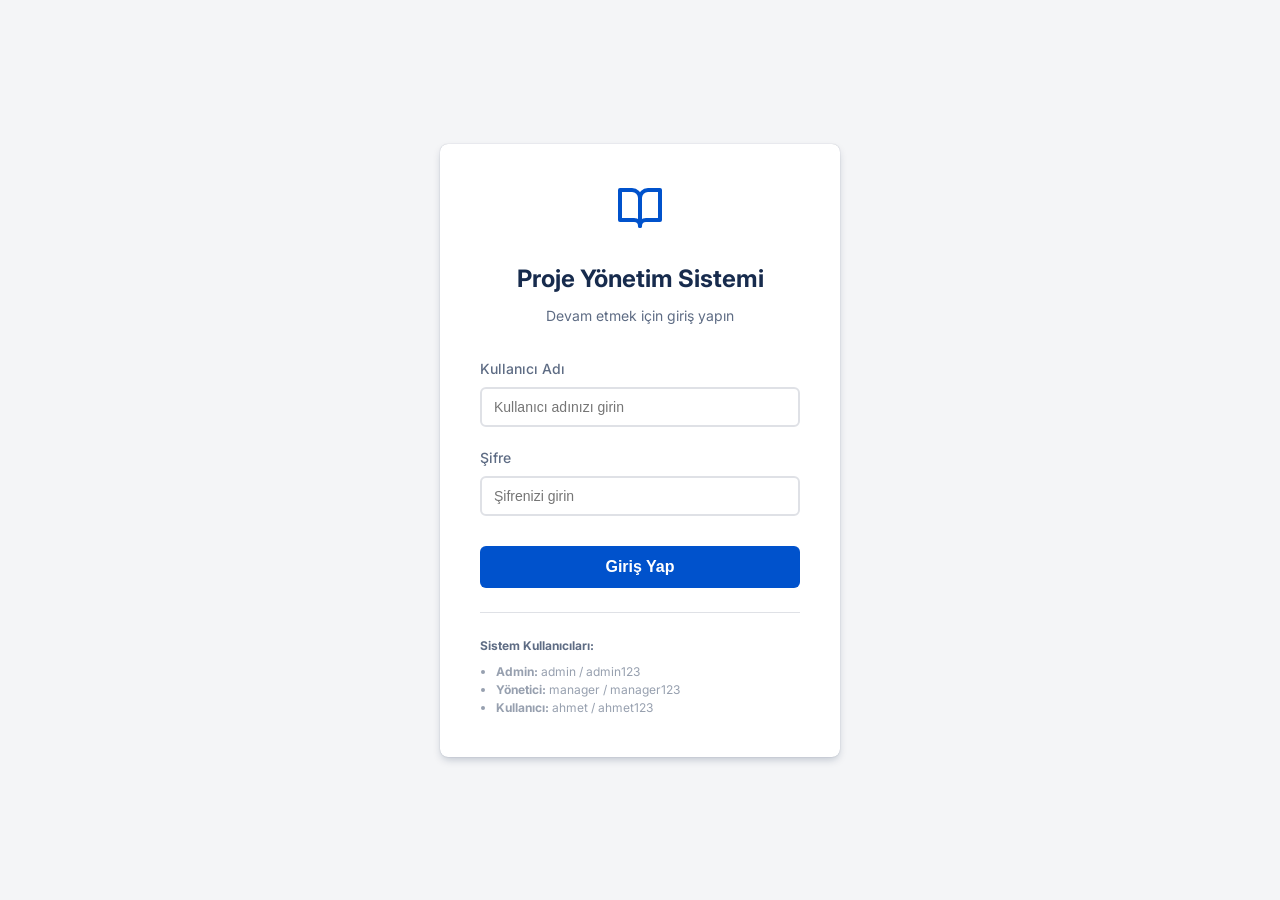
==== frontend/login.html @ 456804ba "İlk commit - Proje Yönetim Uygulaması Spring Boot backend + Vanilla JS frontend" ====
<!DOCTYPE html>
<html lang="tr">
<head>
    <meta charset="UTF-8">
    <meta name="viewport" content="width=device-width, initial-scale=1.0">
    <title>Giriş Yap | Proje Yönetim Sistemi</title>
    <link href="https://fonts.googleapis.com/css2?family=Inter:wght@400;500;600;700&display=swap" rel="stylesheet">
    <link rel="stylesheet" href="css/style.css">
    <style>
        body.login-page {
            display: flex;
            align-items: center;
            justify-content: center;
            height: 100vh;
            background-color: var(--color-background-subtle);
            margin: 0;
        }

        .login-container {
            background-color: var(--color-surface);
            padding: 40px;
            border-radius: var(--radius-large);
            box-shadow: var(--shadow-overlay);
            width: 100%;
            max-width: 400px;
            text-align: center;
        }

        .login-logo {
            color: var(--color-primary);
            margin-bottom: 24px;
        }

        .login-logo svg {
            width: 48px;
            height: 48px;
        }

        .login-title {
            margin: 0 0 8px 0;
            color: var(--color-text);
            font-size: 24px;
        }

        .login-subtitle {
            margin: 0 0 32px 0;
            color: var(--color-text-subtle);
            font-size: 14px;
        }

        .form-group {
            margin-bottom: 20px;
            text-align: left;
        }

        .form-label {
            display: block;
            margin-bottom: 8px;
            font-weight: 500;
            color: var(--color-text-subtle);
            font-size: 14px;
            text-align: left;
        }

        .form-input {
            width: 100%;
            padding: 10px 12px;
            border: 2px solid var(--color-border);
            border-radius: var(--radius-medium);
            font-size: 14px;
            transition: border-color 0.2s;
            box-sizing: border-box;
            background-color: var(--color-surface);
            color: var(--color-text);
        }

        .form-input:focus {
            outline: none;
            border-color: var(--color-primary);
        }

        .btn-login {
            width: 100%;
            padding: 12px;
            background-color: var(--color-primary);
            color: var(--color-text-inverse);
            border: none;
            border-radius: var(--radius-medium);
            font-size: 16px;
            font-weight: 600;
            cursor: pointer;
            transition: background-color 0.2s;
            margin-top: 10px;
        }

        .btn-login:hover {
            background-color: var(--color-primary-hover);
        }

        .error-message {
            color: var(--color-danger);
            font-size: 14px;
            margin-top: 16px;
            display: none;
            text-align: left;
            padding: 10px;
            background-color: var(--color-danger-subtle);
            border-radius: var(--radius-medium);
            border-left: 4px solid var(--color-danger);
        }

        .demo-credentials {
            margin-top: 24px;
            padding-top: 24px;
            border-top: 1px solid var(--color-border);
            font-size: 12px;
            color: var(--color-text-subtlest);
            text-align: left;
        }
        
        .demo-credentials h4 {
            margin: 0 0 8px 0;
            color: var(--color-text-subtle);
        }
        
        .demo-credentials ul {
            margin: 0;
            padding-left: 16px;
        }
    </style>
</head>
<body class="login-page">

    <div class="login-container">
        <div class="login-logo">
            <svg viewBox="0 0 24 24" fill="none" stroke="currentColor" stroke-width="2" stroke-linecap="round" stroke-linejoin="round">
                <path d="M2 3h6a4 4 0 0 1 4 4v14a3 3 0 0 0-3-3H2z"></path>
                <path d="M22 3h-6a4 4 0 0 0-4 4v14a3 3 0 0 1 3-3h7z"></path>
            </svg>
        </div>
        <h1 class="login-title">Proje Yönetim Sistemi</h1>
        <p class="login-subtitle">Devam etmek için giriş yapın</p>

        <form id="loginForm">
            <div class="form-group">
                <label for="username" class="form-label">Kullanıcı Adı</label>
                <input type="text" id="username" class="form-input" required placeholder="Kullanıcı adınızı girin">
            </div>
            
            <div class="form-group">
                <label for="password" class="form-label">Şifre</label>
                <input type="password" id="password" class="form-input" required placeholder="Şifrenizi girin">
            </div>

            <div id="errorMessage" class="error-message"></div>

            <button type="submit" class="btn-login" id="loginBtn">Giriş Yap</button>
        </form>

        <div class="demo-credentials">
            <h4>Sistem Kullanıcıları:</h4>
            <ul>
                <li><strong>Admin:</strong> admin / admin123</li>
                <li><strong>Yönetici:</strong> manager / manager123</li>
                <li><strong>Kullanıcı:</strong> ahmet / ahmet123</li>
            </ul>
        </div>
    </div>

    <script src="js/api.js"></script>
    <script>
        // Check if already logged in with a valid token
        const existingToken = localStorage.getItem('token');
        if (existingToken && existingToken.split('.').length === 3) {
            try {
                const payload = JSON.parse(atob(existingToken.split('.')[1]));
                if (payload.exp && payload.exp * 1000 > Date.now()) {
                    window.location.href = 'index.html';
                } else {
                    localStorage.removeItem('token');
                    localStorage.removeItem('user');
                }
            } catch (e) {
                localStorage.removeItem('token');
                localStorage.removeItem('user');
            }
        }

        document.getElementById('loginForm').addEventListener('submit', async (e) => {
            e.preventDefault();
            
            const usernameInput = document.getElementById('username');
            const passwordInput = document.getElementById('password');
            const errorMsg = document.getElementById('errorMessage');
            const loginBtn = document.getElementById('loginBtn');
            const originalBtnText = loginBtn.textContent;
            
            if (!usernameInput.value || !passwordInput.value) {
                errorMsg.textContent = 'Lütfen kullanıcı adı ve şifre girin.';
                errorMsg.style.display = 'block';
                return;
            }

            try {
                loginBtn.textContent = 'Giriş Yapılıyor...';
                loginBtn.disabled = true;
                errorMsg.style.display = 'none';

                const response = await fetch(`${API_BASE_URL}/auth/login`, {
                    method: 'POST',
                    headers: {
                        'Content-Type': 'application/json'
                    },
                    body: JSON.stringify({
                        username: usernameInput.value,
                        password: passwordInput.value
                    })
                });

                const data = await response.json();

                if (response.ok && data.success) {
                    // Save token and user info
                    localStorage.setItem('token', data.data.token);
                    localStorage.setItem('user', JSON.stringify(data.data));
                    
                    // Redirect to dashboard
                    window.location.href = 'index.html';
                } else {
                    errorMsg.textContent = data.message || 'Giriş başarısız. Lütfen bilgilerinizi kontrol edin.';
                    errorMsg.style.display = 'block';
                    loginBtn.textContent = originalBtnText;
                    loginBtn.disabled = false;
                }
            } catch (error) {
                console.error('Login error:', error);
                errorMsg.textContent = 'Sunucuya bağlanılamadı. Lütfen API\'nin çalıştığından emin olun.';
                errorMsg.style.display = 'block';
                loginBtn.textContent = originalBtnText;
                loginBtn.disabled = false;
            }
        });
    </script>
</body>
</html>
---- frontend/css/style.css ----
:root {
    /* Colors - Atlassian Design System inspired */
    --color-primary: #0052CC;
    --color-primary-hover: #0065FF;
    --color-primary-active: #0747A6;
    
    --color-text: #172B4D;
    --color-text-subtle: #5E6C84;
    --color-text-subtlest: #97A0AF;
    --color-text-inverse: #FFFFFF;
    
    --color-background: #FFFFFF;
    --color-background-subtle: #F4F5F7;
    --color-surface: #FFFFFF;
    --color-surface-hover: #EBECF0;
    --color-surface-active: #DFE1E6;
    
    --color-border: #DFE1E6;
    --color-border-focused: #4C9AFF;
    
    /* Semantic Colors */
    --color-success: #00875A;
    --color-success-hover: #00A3BF;
    --color-success-subtle: #E3FCEF;
    
    --color-warning: #FF991F;
    --color-warning-subtle: #FFF0B3;
    
    --color-danger: #DE350B;
    --color-danger-hover: #FF5630;
    --color-danger-subtle: #FFEBE6;
    
    --color-info: #0065FF;
    --color-info-subtle: #DEEBFF;
    
    /* Typography */
    --font-family: 'Inter', -apple-system, BlinkMacSystemFont, 'Segoe UI', Roboto, Helvetica, Arial, sans-serif;
    
    /* Spacing */
    --spacing-xs: 4px;
    --spacing-sm: 8px;
    --spacing-md: 16px;
    --spacing-lg: 24px;
    --spacing-xl: 32px;
    
    /* Borders & Shadow */
    --radius-small: 3px;
    --radius-medium: 6px;
    --radius-large: 8px;
    --radius-pill: 20px;
    
    --shadow-card: 0 1px 1px rgba(9, 30, 66, 0.25), 0 0 1px rgba(9, 30, 66, 0.31);
    --shadow-overlay: 0 4px 8px -2px rgba(9, 30, 66, 0.25), 0 0 1px rgba(9, 30, 66, 0.31);
    
    /* Layout */
    --sidebar-width: 260px;
    --header-height: 56px;
}

* {
    box-sizing: border-box;
    margin: 0;
    padding: 0;
}

body {
    font-family: var(--font-family);
    color: var(--color-text);
    background-color: var(--color-background);
    line-height: 1.5;
    font-size: 14px;
    overflow-x: hidden;
}

a {
    color: var(--color-primary);
    text-decoration: none;
}

a:hover {
    text-decoration: underline;
}

/* Application Layout */
.app-container {
    display: flex;
    height: 100vh;
    overflow: hidden;
}

/* Sidebar Navigation */
.sidebar {
    width: var(--sidebar-width);
    background-color: var(--color-background-subtle);
    border-right: 1px solid var(--color-border);
    display: flex;
    flex-direction: column;
    flex-shrink: 0;
    transition: transform 0.3s ease;
    z-index: 10;
}

.sidebar-header {
    height: var(--header-height);
    display: flex;
    align-items: center;
    padding: 0 var(--spacing-md);
    border-bottom: 1px solid var(--color-border);
}

.sidebar-logo {
    display: flex;
    align-items: center;
    gap: var(--spacing-sm);
    font-weight: 600;
    font-size: 16px;
    color: var(--color-text);
}

.sidebar-logo svg {
    color: var(--color-primary);
}

.sidebar-content {
    flex: 1;
    overflow-y: auto;
    padding: var(--spacing-md) 0;
}

.nav-section {
    margin-bottom: var(--spacing-lg);
}

.nav-section-title {
    font-size: 11px;
    text-transform: uppercase;
    font-weight: 700;
    color: var(--color-text-subtle);
    padding: 0 var(--spacing-md);
    margin-bottom: var(--spacing-sm);
    letter-spacing: 0.5px;
}

.nav-item {
    display: flex;
    align-items: center;
    gap: var(--spacing-sm);
    padding: var(--spacing-sm) var(--spacing-md);
    color: var(--color-text);
    text-decoration: none;
    cursor: pointer;
    transition: background-color 0.2s;
}

.nav-item:hover {
    background-color: var(--color-surface-hover);
    text-decoration: none;
}

.nav-item.active {
    background-color: var(--color-info-subtle);
    color: var(--color-primary);
    font-weight: 500;
}

.nav-item svg {
    width: 20px;
    height: 20px;
    color: var(--color-text-subtle);
}

.nav-item.active svg {
    color: var(--color-primary);
}

.sidebar-footer {
    padding: var(--spacing-md);
    border-top: 1px solid var(--color-border);
    display: flex;
    align-items: center;
    gap: var(--spacing-sm);
}

.user-avatar {
    width: 32px;
    height: 32px;
    background-color: var(--color-primary);
    color: white;
    border-radius: 50%;
    display: flex;
    align-items: center;
    justify-content: center;
    font-weight: 600;
    font-size: 14px;
}

.user-info {
    flex: 1;
    overflow: hidden;
}

.user-name {
    font-weight: 500;
    font-size: 14px;
    white-space: nowrap;
    overflow: hidden;
    text-overflow: ellipsis;
}

.user-role {
    font-size: 12px;
    color: var(--color-text-subtle);
}

.logout-btn {
    background: none;
    border: none;
    color: var(--color-text-subtle);
    cursor: pointer;
    padding: var(--spacing-xs);
    border-radius: var(--radius-small);
}

.logout-btn:hover {
    background-color: var(--color-surface-hover);
    color: var(--color-danger);
}

/* Main Content Area */
.main-content {
    flex: 1;
    display: flex;
    flex-direction: column;
    overflow: hidden;
    background-color: var(--color-background);
}

.main-header {
    height: var(--header-height);
    display: flex;
    align-items: center;
    justify-content: space-between;
    padding: 0 var(--spacing-xl);
    border-bottom: 1px solid var(--color-border);
}

.header-title {
    font-size: 20px;
    font-weight: 600;
}

.header-actions {
    display: flex;
    gap: var(--spacing-sm);
}

.content-body {
    flex: 1;
    overflow-y: auto;
    padding: var(--spacing-xl);
}

/* Cards & Containers */
.card {
    background-color: var(--color-surface);
    border-radius: var(--radius-large);
    box-shadow: var(--shadow-card);
    padding: var(--spacing-lg);
    margin-bottom: var(--spacing-lg);
}

/* Buttons */
.btn {
    display: inline-flex;
    align-items: center;
    justify-content: center;
    gap: var(--spacing-sm);
    padding: 6px 12px;
    border-radius: var(--radius-small);
    font-weight: 500;
    font-size: 14px;
    cursor: pointer;
    border: none;
    transition: background-color 0.2s, box-shadow 0.2s;
    font-family: var(--font-family);
}

.btn-primary {
    background-color: var(--color-primary);
    color: var(--color-text-inverse);
}

.btn-primary:hover {
    background-color: var(--color-primary-hover);
}

.btn-secondary {
    background-color: var(--color-surface-hover);
    color: var(--color-text);
}

.btn-secondary:hover {
    background-color: var(--color-surface-active);
}

.btn-danger {
    background-color: var(--color-danger);
    color: var(--color-text-inverse);
}

.btn-danger:hover {
    background-color: var(--color-danger-hover);
}

/* Badges & Status */
.badge {
    display: inline-block;
    padding: 2px 6px;
    border-radius: var(--radius-small);
    font-size: 11px;
    font-weight: 700;
    text-transform: uppercase;
}

.status-todo {
    background-color: var(--color-surface-hover);
    color: var(--color-text-subtle);
}

.status-progress {
    background-color: var(--color-info-subtle);
    color: var(--color-info);
}

.status-done {
    background-color: var(--color-success-subtle);
    color: var(--color-success);
}

.status-cancelled {
    background-color: var(--color-danger-subtle);
    color: var(--color-danger);
}

/* Tables */
.table-container {
    width: 100%;
    overflow-x: auto;
}

.data-table {
    width: 100%;
    border-collapse: collapse;
    text-align: left;
}

.data-table th {
    padding: var(--spacing-sm) var(--spacing-md);
    color: var(--color-text-subtle);
    font-weight: 600;
    font-size: 12px;
    border-bottom: 2px solid var(--color-border);
}

.data-table td {
    padding: var(--spacing-sm) var(--spacing-md);
    border-bottom: 1px solid var(--color-border);
    color: var(--color-text);
}

.data-table tr:hover td {
    background-color: var(--color-background-subtle);
}

/* Inputs & Forms */
.form-group {
    margin-bottom: var(--spacing-md);
}

.form-label {
    display: block;
    margin-bottom: var(--spacing-xs);
    font-weight: 600;
    color: var(--color-text-subtle);
    font-size: 12px;
}

.form-control {
    width: 100%;
    padding: 8px 12px;
    border: 2px solid var(--color-border);
    border-radius: var(--radius-small);
    background-color: var(--color-background-subtle);
    font-family: var(--font-family);
    font-size: 14px;
    color: var(--color-text);
    transition: all 0.2s;
}

.form-control:focus {
    outline: none;
    border-color: var(--color-border-focused);
    background-color: var(--color-surface);
}

/* Modals */
.modal-overlay {
    position: fixed;
    top: 0;
    left: 0;
    right: 0;
    bottom: 0;
    background-color: rgba(9, 30, 66, 0.54);
    display: flex;
    align-items: center;
    justify-content: center;
    z-index: 1000;
    opacity: 0;
    visibility: hidden;
    transition: all 0.2s ease;
}

.modal-overlay.active {
    opacity: 1;
    visibility: visible;
}

.modal {
    background-color: var(--color-surface);
    border-radius: var(--radius-large);
    box-shadow: var(--shadow-overlay);
    width: 100%;
    max-width: 600px;
    max-height: 90vh;
    display: flex;
    flex-direction: column;
    transform: translateY(20px);
    transition: transform 0.3s cubic-bezier(0.175, 0.885, 0.32, 1.275);
}

.modal-overlay.active .modal {
    transform: translateY(0);
}

.modal-header {
    padding: var(--spacing-lg);
    border-bottom: 1px solid var(--color-border);
    display: flex;
    align-items: center;
    justify-content: space-between;
}

.modal-title {
    font-size: 20px;
    font-weight: 500;
    margin: 0;
}

.modal-close {
    background: none;
    border: none;
    cursor: pointer;
    color: var(--color-text-subtle);
    padding: var(--spacing-xs);
}

.modal-close:hover {
    color: var(--color-text);
}

.modal-body {
    padding: var(--spacing-lg);
    overflow-y: auto;
}

.modal-footer {
    padding: var(--spacing-lg);
    border-top: 1px solid var(--color-border);
    display: flex;
    justify-content: flex-end;
    gap: var(--spacing-sm);
}

/* Dashboard specific */
.dashboard-grid {
    display: grid;
    grid-template-columns: repeat(auto-fit, minmax(150px, 1fr));
    gap: var(--spacing-sm);
    margin-bottom: var(--spacing-lg);
}

.stat-card {
    background-color: var(--color-surface);
    border-radius: var(--radius-medium);
    box-shadow: var(--shadow-card);
    padding: 12px var(--spacing-md);
    display: flex;
    align-items: center;
    gap: var(--spacing-sm);
}

.stat-icon {
    width: 38px;
    height: 38px;
    border-radius: 50%;
    display: flex;
    align-items: center;
    justify-content: center;
    background-color: var(--color-info-subtle);
    color: var(--color-info);
}

.stat-icon svg {
    width: 19px;
    height: 19px;
}

.stat-details {
    flex: 1;
}

.stat-title {
    font-size: 11px;
    font-weight: 600;
    color: var(--color-text-subtle);
    text-transform: uppercase;
    margin-bottom: 2px;
}

.stat-value {
    font-size: 19px;
    font-weight: 600;
    color: var(--color-text);
}

/* Utility classes */
.d-none { display: none !important; }
.d-flex { display: flex !important; }
.align-items-center { align-items: center !important; }
.justify-content-between { justify-content: space-between !important; }
.mt-2 { margin-top: var(--spacing-sm) !important; }
.mt-4 { margin-top: var(--spacing-lg) !important; }
.mb-2 { margin-bottom: var(--spacing-sm) !important; }
.mb-4 { margin-bottom: var(--spacing-lg) !important; }

/* Timeline/Gantt specific */
.gantt-container {
    overflow-x: auto;
    border: 1px solid var(--color-border);
    border-radius: var(--radius-medium);
    background: var(--color-surface);
}

.gantt-row {
    display: flex;
    border-bottom: 1px solid var(--color-border);
    min-width: 800px;
}

.gantt-row-header {
    width: 200px;
    padding: var(--spacing-sm) var(--spacing-md);
    border-right: 1px solid var(--color-border);
    font-weight: 500;
    flex-shrink: 0;
    background: #fdfdfd;
}

.gantt-timeline {
    flex: 1;
    position: relative;
    padding: var(--spacing-sm) 0;
    min-height: 40px;
    background: repeating-linear-gradient(
        to right,
        transparent,
        transparent 49px,
        var(--color-border) 49px,
        var(--color-border) 50px
    );
}

.gantt-bar {
    position: absolute;
    height: 24px;
    top: 8px;
    border-radius: var(--radius-small);
    background-color: var(--color-primary);
    color: white;
    font-size: 11px;
    padding: 2px 8px;
    white-space: nowrap;
    overflow: hidden;
    text-overflow: ellipsis;
    box-shadow: 0 1px 2px rgba(0,0,0,0.2);
}
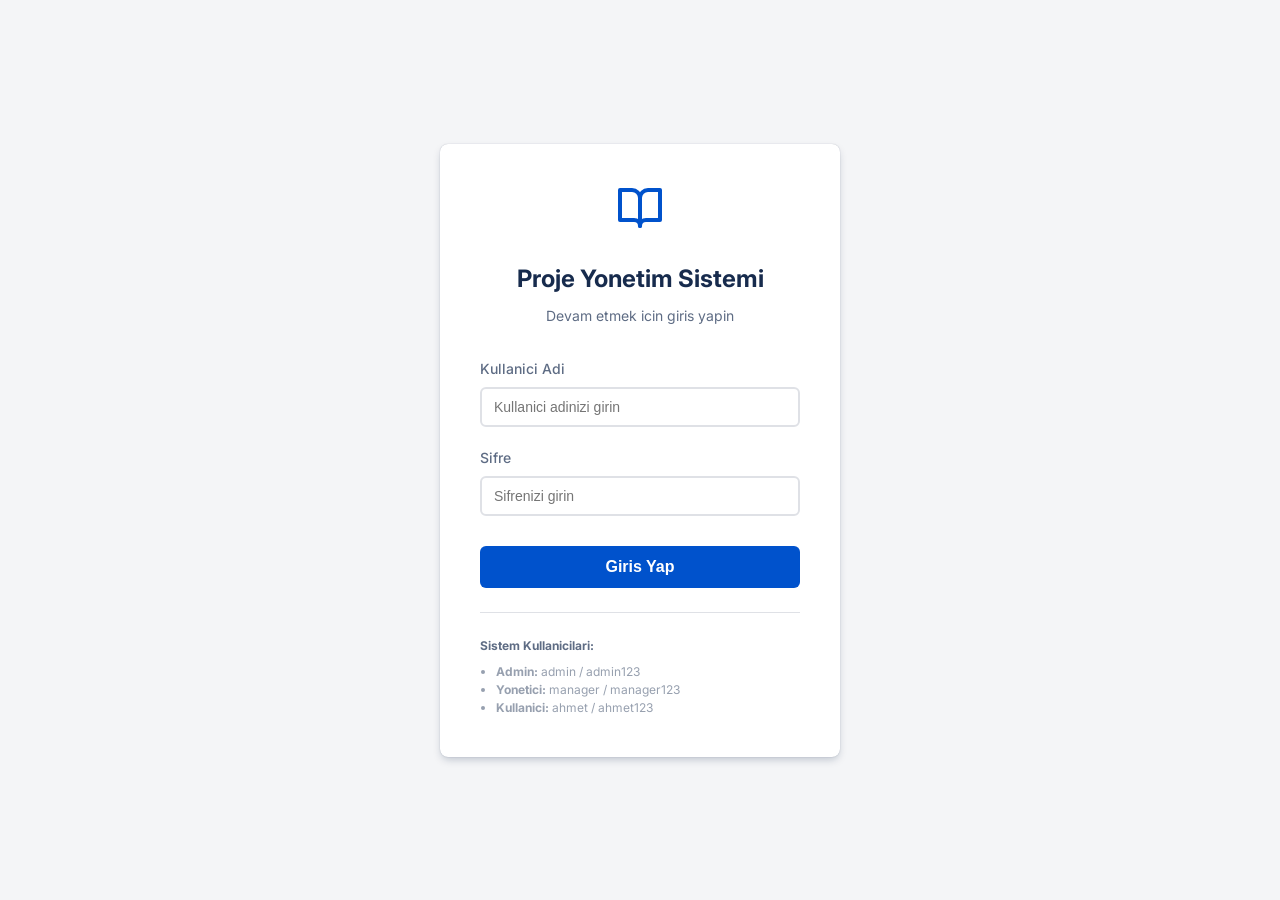
==== commit c9002dfb: "revize" ====
--- a/frontend/login.html
+++ b/frontend/login.html
@@ -3,7 +3,7 @@
 <head>
     <meta charset="UTF-8">
     <meta name="viewport" content="width=device-width, initial-scale=1.0">
-    <title>Giriş Yap | Proje Yönetim Sistemi</title>
+    <title>Giris Yap | Proje Yonetim Sistemi</title>
     <link href="https://fonts.googleapis.com/css2?family=Inter:wght@400;500;600;700&display=swap" rel="stylesheet">
     <link rel="stylesheet" href="css/style.css">
     <style>
@@ -117,12 +117,12 @@
             color: var(--color-text-subtlest);
             text-align: left;
         }
-        
+
         .demo-credentials h4 {
             margin: 0 0 8px 0;
             color: var(--color-text-subtle);
         }
-        
+
         .demo-credentials ul {
             margin: 0;
             padding-left: 16px;
@@ -138,38 +138,37 @@
                 <path d="M22 3h-6a4 4 0 0 0-4 4v14a3 3 0 0 1 3-3h7z"></path>
             </svg>
         </div>
-        <h1 class="login-title">Proje Yönetim Sistemi</h1>
-        <p class="login-subtitle">Devam etmek için giriş yapın</p>
+        <h1 class="login-title">Proje Yonetim Sistemi</h1>
+        <p class="login-subtitle">Devam etmek icin giris yapin</p>
 
         <form id="loginForm">
             <div class="form-group">
-                <label for="username" class="form-label">Kullanıcı Adı</label>
-                <input type="text" id="username" class="form-input" required placeholder="Kullanıcı adınızı girin">
+                <label for="username" class="form-label">Kullanici Adi</label>
+                <input type="text" id="username" class="form-input" required placeholder="Kullanici adinizi girin">
             </div>
-            
+
             <div class="form-group">
-                <label for="password" class="form-label">Şifre</label>
-                <input type="password" id="password" class="form-input" required placeholder="Şifrenizi girin">
+                <label for="password" class="form-label">Sifre</label>
+                <input type="password" id="password" class="form-input" required placeholder="Sifrenizi girin">
             </div>
 
             <div id="errorMessage" class="error-message"></div>
 
-            <button type="submit" class="btn-login" id="loginBtn">Giriş Yap</button>
+            <button type="submit" class="btn-login" id="loginBtn">Giris Yap</button>
         </form>
 
         <div class="demo-credentials">
-            <h4>Sistem Kullanıcıları:</h4>
+            <h4>Sistem Kullanicilari:</h4>
             <ul>
                 <li><strong>Admin:</strong> admin / admin123</li>
-                <li><strong>Yönetici:</strong> manager / manager123</li>
-                <li><strong>Kullanıcı:</strong> ahmet / ahmet123</li>
+                <li><strong>Yonetici:</strong> manager / manager123</li>
+                <li><strong>Kullanici:</strong> ahmet / ahmet123</li>
             </ul>
         </div>
     </div>
 
     <script src="js/api.js"></script>
     <script>
-        // Check if already logged in with a valid token
         const existingToken = localStorage.getItem('token');
         if (existingToken && existingToken.split('.').length === 3) {
             try {
@@ -180,61 +179,50 @@
                     localStorage.removeItem('token');
                     localStorage.removeItem('user');
                 }
-            } catch (e) {
+            } catch (error) {
                 localStorage.removeItem('token');
                 localStorage.removeItem('user');
             }
         }
 
-        document.getElementById('loginForm').addEventListener('submit', async (e) => {
-            e.preventDefault();
-            
+        document.getElementById('loginForm').addEventListener('submit', async event => {
+            event.preventDefault();
+
             const usernameInput = document.getElementById('username');
             const passwordInput = document.getElementById('password');
             const errorMsg = document.getElementById('errorMessage');
             const loginBtn = document.getElementById('loginBtn');
             const originalBtnText = loginBtn.textContent;
-            
+
             if (!usernameInput.value || !passwordInput.value) {
-                errorMsg.textContent = 'Lütfen kullanıcı adı ve şifre girin.';
+                errorMsg.textContent = 'Lutfen kullanici adi ve sifre girin.';
                 errorMsg.style.display = 'block';
                 return;
             }
 
             try {
-                loginBtn.textContent = 'Giriş Yapılıyor...';
+                loginBtn.textContent = 'Giris Yapiliyor...';
                 loginBtn.disabled = true;
                 errorMsg.style.display = 'none';
 
-                const response = await fetch(`${API_BASE_URL}/auth/login`, {
+                const response = await apiCall('/auth/login', {
                     method: 'POST',
-                    headers: {
-                        'Content-Type': 'application/json'
-                    },
                     body: JSON.stringify({
-                        username: usernameInput.value,
+                        username: usernameInput.value.trim(),
                         password: passwordInput.value
                     })
                 });
 
-                const data = await response.json();
-
-                if (response.ok && data.success) {
-                    // Save token and user info
-                    localStorage.setItem('token', data.data.token);
-                    localStorage.setItem('user', JSON.stringify(data.data));
-                    
-                    // Redirect to dashboard
-                    window.location.href = 'index.html';
-                } else {
-                    errorMsg.textContent = data.message || 'Giriş başarısız. Lütfen bilgilerinizi kontrol edin.';
-                    errorMsg.style.display = 'block';
-                    loginBtn.textContent = originalBtnText;
-                    loginBtn.disabled = false;
+                if (!response.success || !response.data || !response.data.token) {
+                    throw new Error(response.message || 'Giris basarisiz. Lutfen bilgilerinizi kontrol edin.');
                 }
+
+                localStorage.setItem('token', response.data.token);
+                localStorage.setItem('user', JSON.stringify(response.data));
+                window.location.href = 'index.html';
             } catch (error) {
                 console.error('Login error:', error);
-                errorMsg.textContent = 'Sunucuya bağlanılamadı. Lütfen API\'nin çalıştığından emin olun.';
+                errorMsg.textContent = getApiErrorMessage(error, 'Giris basarisiz. Lutfen tekrar deneyin.');
                 errorMsg.style.display = 'block';
                 loginBtn.textContent = originalBtnText;
                 loginBtn.disabled = false;
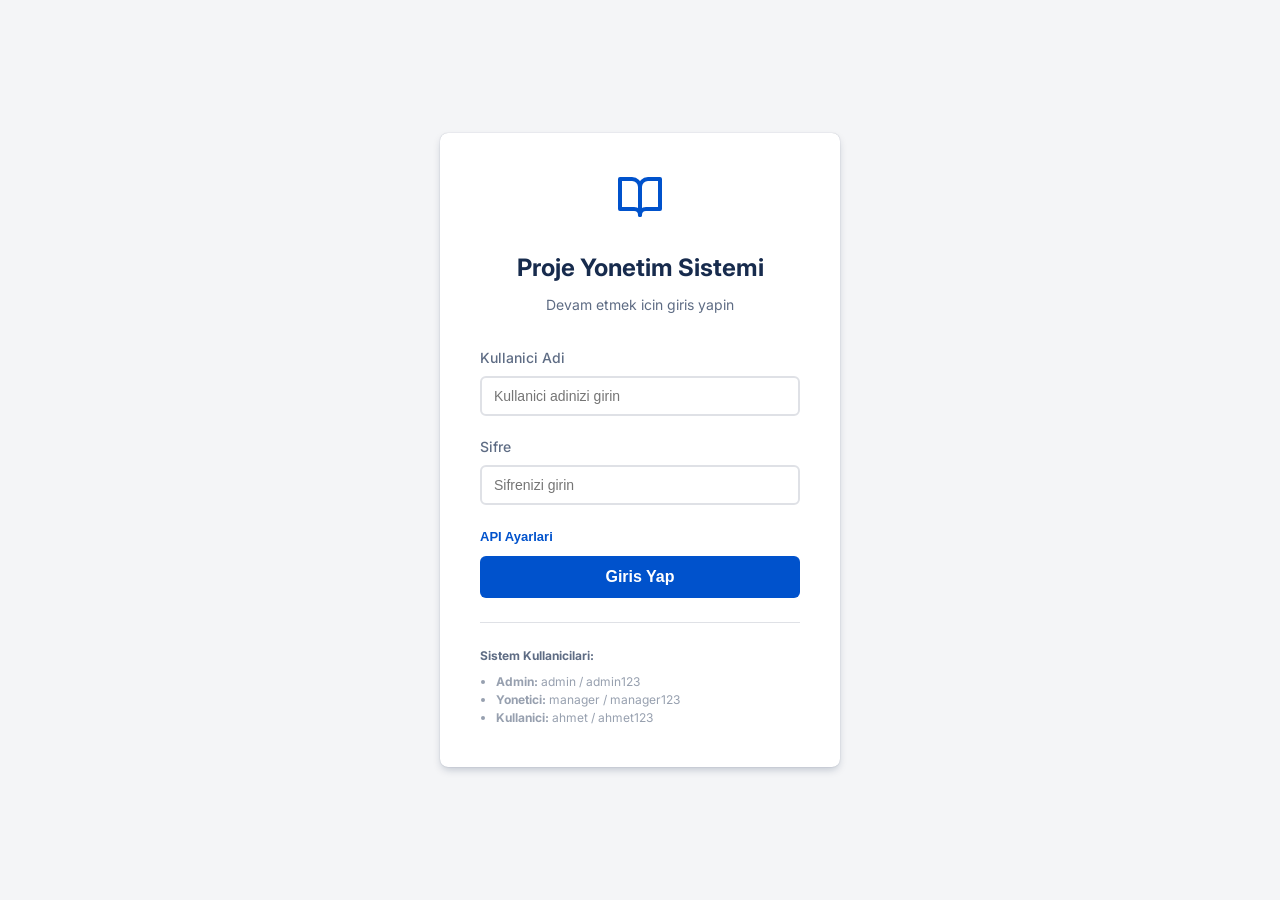
==== commit 2e35a08e: "düzenleme" ====
--- a/frontend/login.html
+++ b/frontend/login.html
@@ -109,6 +109,77 @@
             border-left: 4px solid var(--color-danger);
         }
 
+        .api-config {
+            margin-top: 16px;
+            text-align: left;
+        }
+
+        .api-config-toggle {
+            background: none;
+            border: none;
+            color: var(--color-primary);
+            cursor: pointer;
+            font-size: 13px;
+            font-weight: 600;
+            padding: 0;
+        }
+
+        .api-config-panel {
+            display: none;
+            margin-top: 12px;
+            padding: 14px;
+            border: 1px solid var(--color-border);
+            border-radius: var(--radius-medium);
+            background-color: var(--color-background-subtle);
+        }
+
+        .api-config-panel.active {
+            display: block;
+        }
+
+        .api-config-actions {
+            display: flex;
+            gap: 10px;
+            margin-top: 12px;
+        }
+
+        .btn-secondary,
+        .btn-ghost {
+            border-radius: var(--radius-medium);
+            cursor: pointer;
+            font-size: 13px;
+            font-weight: 600;
+            padding: 10px 12px;
+        }
+
+        .btn-secondary {
+            background-color: var(--color-primary);
+            border: none;
+            color: var(--color-text-inverse);
+        }
+
+        .btn-secondary:hover {
+            background-color: var(--color-primary-hover);
+        }
+
+        .btn-ghost {
+            background-color: transparent;
+            border: 1px solid var(--color-border);
+            color: var(--color-text-subtle);
+        }
+
+        .btn-ghost:hover {
+            border-color: var(--color-primary);
+            color: var(--color-primary);
+        }
+
+        .api-config-help {
+            color: var(--color-text-subtle);
+            font-size: 12px;
+            line-height: 1.5;
+            margin: 10px 0 0 0;
+        }
+
         .demo-credentials {
             margin-top: 24px;
             padding-top: 24px;
@@ -153,6 +224,24 @@
             </div>
 
             <div id="errorMessage" class="error-message"></div>
+
+            <div class="api-config">
+                <button type="button" class="api-config-toggle" id="apiConfigToggle">API Ayarlari</button>
+                <div id="apiConfigPanel" class="api-config-panel">
+                    <label for="apiBaseUrlInput" class="form-label">API Adresi</label>
+                    <input
+                        type="text"
+                        id="apiBaseUrlInput"
+                        class="form-input"
+                        placeholder="http://localhost:8080/api"
+                    >
+                    <div class="api-config-actions">
+                        <button type="button" class="btn-secondary" id="saveApiConfigBtn">Kaydet</button>
+                        <button type="button" class="btn-ghost" id="resetApiConfigBtn">Varsayilana Don</button>
+                    </div>
+                    <p id="apiConfigHelp" class="api-config-help"></p>
+                </div>
+            </div>
 
             <button type="submit" class="btn-login" id="loginBtn">Giris Yap</button>
         </form>
@@ -185,18 +274,62 @@
             }
         }
 
+        const usernameInput = document.getElementById('username');
+        const passwordInput = document.getElementById('password');
+        const errorMsg = document.getElementById('errorMessage');
+        const loginBtn = document.getElementById('loginBtn');
+        const apiConfigToggle = document.getElementById('apiConfigToggle');
+        const apiConfigPanel = document.getElementById('apiConfigPanel');
+        const apiBaseUrlInput = document.getElementById('apiBaseUrlInput');
+        const apiConfigHelp = document.getElementById('apiConfigHelp');
+        const saveApiConfigBtn = document.getElementById('saveApiConfigBtn');
+        const resetApiConfigBtn = document.getElementById('resetApiConfigBtn');
+
+        function showMessage(message) {
+            errorMsg.textContent = message;
+            errorMsg.style.display = 'block';
+        }
+
+        function renderApiConfigState(openPanel = false) {
+            const storedBaseUrl = window.apiConfig?.getStoredBaseUrl?.() || '';
+            const currentBaseUrl = window.apiConfig?.getCurrentBaseUrl?.() || 'http://localhost:8080/api';
+
+            apiBaseUrlInput.value = storedBaseUrl;
+            apiConfigHelp.innerHTML = storedBaseUrl
+                ? `Kayitli API adresi: <strong>${escapeHtml(storedBaseUrl)}</strong>`
+                : `Backend varsayilan olarak <strong>${escapeHtml(currentBaseUrl)}</strong> adresinde aranir.`;
+
+            if (openPanel) {
+                apiConfigPanel.classList.add('active');
+            }
+        }
+
+        apiConfigToggle.addEventListener('click', () => {
+            apiConfigPanel.classList.toggle('active');
+        });
+
+        saveApiConfigBtn.addEventListener('click', () => {
+            const value = apiBaseUrlInput.value.trim();
+            const resolvedBaseUrl = window.apiConfig?.setBaseUrl?.(value);
+            renderApiConfigState(true);
+            showMessage(`API adresi kaydedildi: ${resolvedBaseUrl || 'varsayilan ayarlar'}`);
+        });
+
+        resetApiConfigBtn.addEventListener('click', () => {
+            window.apiConfig?.clearBaseUrl?.();
+            renderApiConfigState(true);
+            showMessage('API adresi varsayilan ayarlara donduruldu.');
+        });
+
+        renderApiConfigState();
+
         document.getElementById('loginForm').addEventListener('submit', async event => {
             event.preventDefault();
 
-            const usernameInput = document.getElementById('username');
-            const passwordInput = document.getElementById('password');
-            const errorMsg = document.getElementById('errorMessage');
-            const loginBtn = document.getElementById('loginBtn');
             const originalBtnText = loginBtn.textContent;
 
             if (!usernameInput.value || !passwordInput.value) {
-                errorMsg.textContent = 'Lutfen kullanici adi ve sifre girin.';
-                errorMsg.style.display = 'block';
+                showMessage('Lutfen kullanici adi ve sifre girin.');
                 return;
             }
 
@@ -222,8 +355,10 @@
                 window.location.href = 'index.html';
             } catch (error) {
                 console.error('Login error:', error);
-                errorMsg.textContent = getApiErrorMessage(error, 'Giris basarisiz. Lutfen tekrar deneyin.');
-                errorMsg.style.display = 'block';
+                if (error.isNetworkError) {
+                    renderApiConfigState(true);
+                }
+                showMessage(getApiErrorMessage(error, 'Giris basarisiz. Lutfen tekrar deneyin.'));
                 loginBtn.textContent = originalBtnText;
                 loginBtn.disabled = false;
             }
